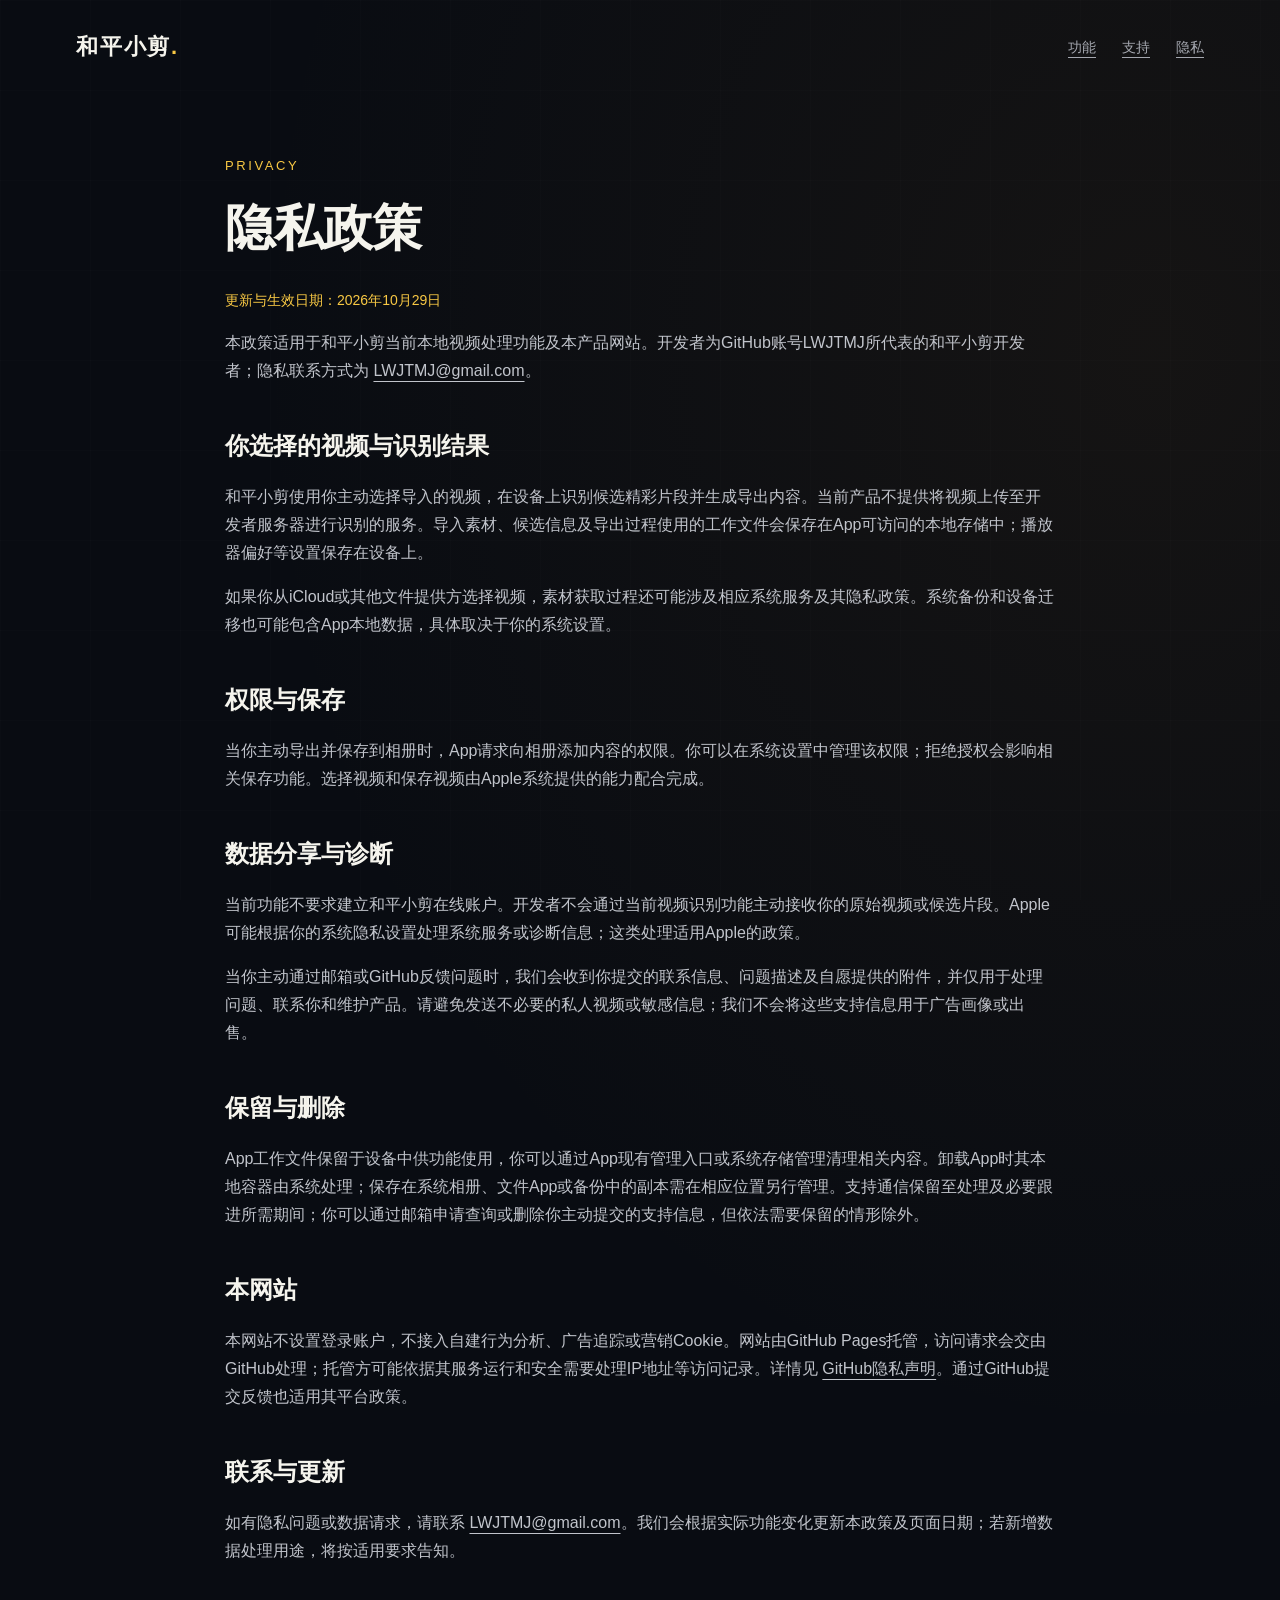
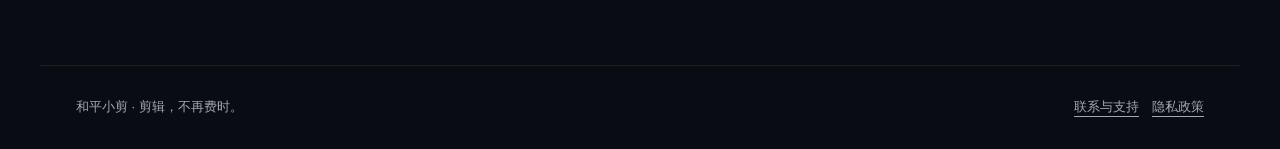
==== privacy.html @ c0dd71f7 "Publish Peace Highlights product support and privacy website" ====
<!doctype html><html lang="zh-CN"><head><meta charset="utf-8"><meta name="viewport" content="width=device-width,initial-scale=1"><meta name="theme-color" content="#090c12"><meta name="description" content="和平小剪的视频处理、相册权限、支持信息和网站隐私政策。"><title>隐私政策｜和平小剪</title><link rel="stylesheet" href="style.css"></head><body><nav><a class="brand" href="./">和平小剪<span style="color:var(--gold)">.</span></a><div class="links"><a href="./#features">功能</a><a href="support.html">支持</a><a href="privacy.html">隐私</a></div></nav><main><article class="doc"><div class="eyebrow">PRIVACY</div><h1>隐私政策</h1><p class="date">更新与生效日期：2026年10月29日</p><p>本政策适用于和平小剪当前本地视频处理功能及本产品网站。开发者为GitHub账号LWJTMJ所代表的和平小剪开发者；隐私联系方式为 <a href="mailto:LWJTMJ@gmail.com">LWJTMJ@gmail.com</a>。</p><h2>你选择的视频与识别结果</h2><p>和平小剪使用你主动选择导入的视频，在设备上识别候选精彩片段并生成导出内容。当前产品不提供将视频上传至开发者服务器进行识别的服务。导入素材、候选信息及导出过程使用的工作文件会保存在App可访问的本地存储中；播放器偏好等设置保存在设备上。</p><p>如果你从iCloud或其他文件提供方选择视频，素材获取过程还可能涉及相应系统服务及其隐私政策。系统备份和设备迁移也可能包含App本地数据，具体取决于你的系统设置。</p><h2>权限与保存</h2><p>当你主动导出并保存到相册时，App请求向相册添加内容的权限。你可以在系统设置中管理该权限；拒绝授权会影响相关保存功能。选择视频和保存视频由Apple系统提供的能力配合完成。</p><h2>数据分享与诊断</h2><p>当前功能不要求建立和平小剪在线账户。开发者不会通过当前视频识别功能主动接收你的原始视频或候选片段。Apple可能根据你的系统隐私设置处理系统服务或诊断信息；这类处理适用Apple的政策。</p><p>当你主动通过邮箱或GitHub反馈问题时，我们会收到你提交的联系信息、问题描述及自愿提供的附件，并仅用于处理问题、联系你和维护产品。请避免发送不必要的私人视频或敏感信息；我们不会将这些支持信息用于广告画像或出售。</p><h2>保留与删除</h2><p>App工作文件保留于设备中供功能使用，你可以通过App现有管理入口或系统存储管理清理相关内容。卸载App时其本地容器由系统处理；保存在系统相册、文件App或备份中的副本需在相应位置另行管理。支持通信保留至处理及必要跟进所需期间；你可以通过邮箱申请查询或删除你主动提交的支持信息，但依法需要保留的情形除外。</p><h2>本网站</h2><p>本网站不设置登录账户，不接入自建行为分析、广告追踪或营销Cookie。网站由GitHub Pages托管，访问请求会交由GitHub处理；托管方可能依据其服务运行和安全需要处理IP地址等访问记录。详情见 <a href="https://docs.github.com/en/site-policy/privacy-policies/github-general-privacy-statement">GitHub隐私声明</a>。通过GitHub提交反馈也适用其平台政策。</p><h2>联系与更新</h2><p>如有隐私问题或数据请求，请联系 <a href="mailto:LWJTMJ@gmail.com">LWJTMJ@gmail.com</a>。我们会根据实际功能变化更新本政策及页面日期；若新增数据处理用途，将按适用要求告知。</p></article></main><footer><span>和平小剪 · 剪辑，不再费时。</span><span><a href="support.html">联系与支持</a>　<a href="privacy.html">隐私政策</a></span></footer></body></html>
---- style.css ----
@charset "UTF-8";:root{--gold:#f9c944;--muted:#a4a7af;--ink:#090c12;--line:#ffffff18}*{box-sizing:border-box}html{scroll-behavior:smooth}body{margin:0;color:#f5f4ed;background:radial-gradient(ellipse at 90% 20%,#8b602318,transparent 55%),#090c12;font-family:-apple-system,BlinkMacSystemFont,"PingFang SC",sans-serif;line-height:1.75}body:before{content:"";position:fixed;inset:0;pointer-events:none;background-image:linear-gradient(#ffffff03 1px,transparent 1px),linear-gradient(90deg,#ffffff03 1px,transparent 1px);background-size:90px 90px;z-index:-1}a{color:inherit;text-underline-offset:5px}a:hover{color:var(--gold)}nav{max-width:1200px;margin:auto;padding:28px 36px;display:flex;justify-content:space-between;align-items:center;gap:20px}nav .brand{font-weight:700;font-size:22px;text-decoration:none;letter-spacing:.08em}nav .links{display:flex;gap:26px;font-size:14px;color:var(--muted)}main{max-width:1200px;margin:auto;padding:0 36px}.hero{display:grid;grid-template-columns:1.2fr 1fr;gap:70px;align-items:center;min-height:760px;padding:65px 0 90px}.eyebrow{color:var(--gold);font-size:13px;letter-spacing:.2em}h1{font-size:clamp(48px,6.2vw,86px);line-height:1.18;letter-spacing:-.05em;margin:22px 0 30px;font-weight:650}h1 em{color:var(--gold);font-style:normal}.lead{font-size:19px;color:var(--muted);max-width:500px}.actions{display:flex;gap:24px;align-items:center;flex-wrap:wrap;margin-top:38px}.button{display:inline-block;border-radius:99px;background:var(--gold);color:#17160f;padding:12px 26px;text-decoration:none;font-weight:650}.button:hover{color:#17160f;background:#ffdc75}.status{font-size:13px;color:var(--muted)}video{display:block;width:min(100%,355px);margin:auto;max-height:680px;background:transparent;object-fit:contain;border-radius:12px}.section{border-top:1px solid var(--line);padding:70px 0}.section h2{font-size:36px;margin:0 0 30px;line-height:1.3}.feature-grid{display:grid;grid-template-columns:repeat(3,1fr);gap:44px}.feature .num{font-family:monospace;color:var(--gold);font-size:13px}.feature h3{font-size:22px;margin:12px 0}.feature p{font-size:15px;color:var(--muted)}.export{display:flex;gap:25px;flex-wrap:wrap}.export span{font-size:22px}.export b{color:var(--gold);padding:0 12px}footer{max-width:1200px;margin:auto;border-top:1px solid var(--line);padding:30px 36px;color:var(--muted);font-size:13px;display:flex;justify-content:space-between;flex-wrap:wrap;gap:20px}.doc{max-width:830px;margin:60px auto 100px}.doc h1{font-size:50px;letter-spacing:-.02em}.doc h2{font-size:24px;margin:40px 0 14px}.doc p,.doc li{color:#c1c4cb}.doc .date{color:var(--gold);font-size:14px}.contact{font-size:22px;word-break:break-all}.notice{border-left:2px solid var(--gold);padding-left:20px}.faq details{padding:22px 0;border-bottom:1px solid var(--line)}summary{cursor:pointer;font-size:19px}.faq p{max-width:720px}.mini{color:var(--muted);font-size:13px}@media(max-width:760px){nav{padding:22px}.links{gap:16px!important}main{padding:0 24px}.hero{grid-template-columns:1fr;gap:45px;padding:55px 0;min-height:0}h1{font-size:58px}.lead{font-size:17px}video{width:80%;max-height:650px}.feature-grid{grid-template-columns:1fr;gap:25px}.section{padding:50px 0}.doc{margin:35px auto 65px}.doc h1{font-size:38px}footer{padding:28px 24px}}@media(prefers-reduced-motion:reduce){html{scroll-behavior:auto}}
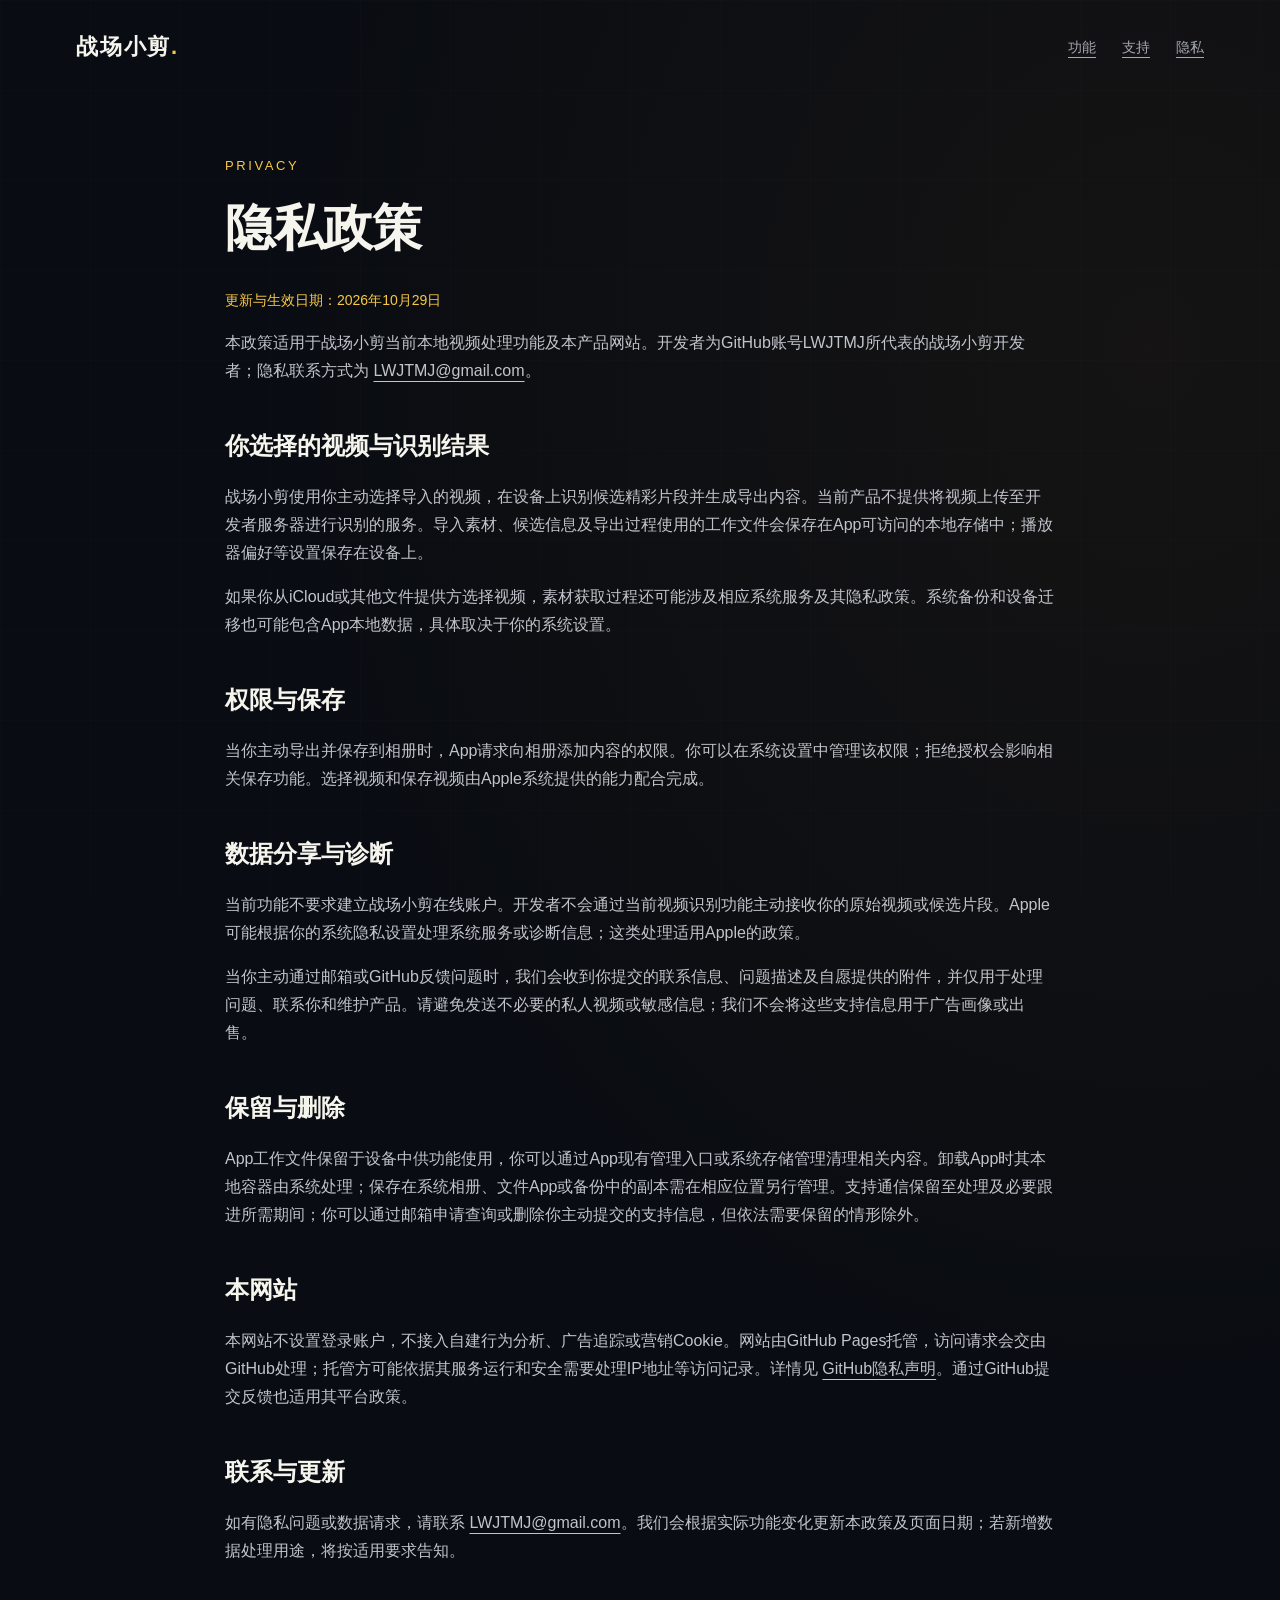
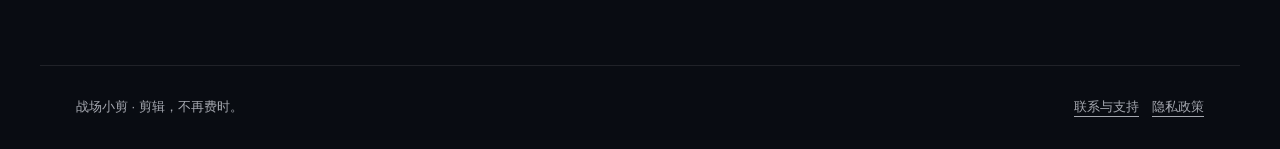
==== commit 761ed048: "content: 产品名改为 战场小剪（英文 Shooter Snip），审核用支持与隐私页同步" ====
--- a/privacy.html
+++ b/privacy.html
@@ -1 +1 @@
-<!doctype html><html lang="zh-CN"><head><meta charset="utf-8"><meta name="viewport" content="width=device-width,initial-scale=1"><meta name="theme-color" content="#090c12"><meta name="description" content="和平小剪的视频处理、相册权限、支持信息和网站隐私政策。"><title>隐私政策｜和平小剪</title><link rel="stylesheet" href="style.css"></head><body><nav><a class="brand" href="./">和平小剪<span style="color:var(--gold)">.</span></a><div class="links"><a href="./#features">功能</a><a href="support.html">支持</a><a href="privacy.html">隐私</a></div></nav><main><article class="doc"><div class="eyebrow">PRIVACY</div><h1>隐私政策</h1><p class="date">更新与生效日期：2026年10月29日</p><p>本政策适用于和平小剪当前本地视频处理功能及本产品网站。开发者为GitHub账号LWJTMJ所代表的和平小剪开发者；隐私联系方式为 <a href="mailto:LWJTMJ@gmail.com">LWJTMJ@gmail.com</a>。</p><h2>你选择的视频与识别结果</h2><p>和平小剪使用你主动选择导入的视频，在设备上识别候选精彩片段并生成导出内容。当前产品不提供将视频上传至开发者服务器进行识别的服务。导入素材、候选信息及导出过程使用的工作文件会保存在App可访问的本地存储中；播放器偏好等设置保存在设备上。</p><p>如果你从iCloud或其他文件提供方选择视频，素材获取过程还可能涉及相应系统服务及其隐私政策。系统备份和设备迁移也可能包含App本地数据，具体取决于你的系统设置。</p><h2>权限与保存</h2><p>当你主动导出并保存到相册时，App请求向相册添加内容的权限。你可以在系统设置中管理该权限；拒绝授权会影响相关保存功能。选择视频和保存视频由Apple系统提供的能力配合完成。</p><h2>数据分享与诊断</h2><p>当前功能不要求建立和平小剪在线账户。开发者不会通过当前视频识别功能主动接收你的原始视频或候选片段。Apple可能根据你的系统隐私设置处理系统服务或诊断信息；这类处理适用Apple的政策。</p><p>当你主动通过邮箱或GitHub反馈问题时，我们会收到你提交的联系信息、问题描述及自愿提供的附件，并仅用于处理问题、联系你和维护产品。请避免发送不必要的私人视频或敏感信息；我们不会将这些支持信息用于广告画像或出售。</p><h2>保留与删除</h2><p>App工作文件保留于设备中供功能使用，你可以通过App现有管理入口或系统存储管理清理相关内容。卸载App时其本地容器由系统处理；保存在系统相册、文件App或备份中的副本需在相应位置另行管理。支持通信保留至处理及必要跟进所需期间；你可以通过邮箱申请查询或删除你主动提交的支持信息，但依法需要保留的情形除外。</p><h2>本网站</h2><p>本网站不设置登录账户，不接入自建行为分析、广告追踪或营销Cookie。网站由GitHub Pages托管，访问请求会交由GitHub处理；托管方可能依据其服务运行和安全需要处理IP地址等访问记录。详情见 <a href="https://docs.github.com/en/site-policy/privacy-policies/github-general-privacy-statement">GitHub隐私声明</a>。通过GitHub提交反馈也适用其平台政策。</p><h2>联系与更新</h2><p>如有隐私问题或数据请求，请联系 <a href="mailto:LWJTMJ@gmail.com">LWJTMJ@gmail.com</a>。我们会根据实际功能变化更新本政策及页面日期；若新增数据处理用途，将按适用要求告知。</p></article></main><footer><span>和平小剪 · 剪辑，不再费时。</span><span><a href="support.html">联系与支持</a>　<a href="privacy.html">隐私政策</a></span></footer></body></html>+<!doctype html><html lang="zh-CN"><head><meta charset="utf-8"><meta name="viewport" content="width=device-width,initial-scale=1"><meta name="theme-color" content="#090c12"><meta name="description" content="战场小剪的视频处理、相册权限、支持信息和网站隐私政策。"><title>隐私政策｜战场小剪</title><link rel="stylesheet" href="style.css"></head><body><nav><a class="brand" href="./">战场小剪<span style="color:var(--gold)">.</span></a><div class="links"><a href="./#features">功能</a><a href="support.html">支持</a><a href="privacy.html">隐私</a></div></nav><main><article class="doc"><div class="eyebrow">PRIVACY</div><h1>隐私政策</h1><p class="date">更新与生效日期：2026年10月29日</p><p>本政策适用于战场小剪当前本地视频处理功能及本产品网站。开发者为GitHub账号LWJTMJ所代表的战场小剪开发者；隐私联系方式为 <a href="mailto:LWJTMJ@gmail.com">LWJTMJ@gmail.com</a>。</p><h2>你选择的视频与识别结果</h2><p>战场小剪使用你主动选择导入的视频，在设备上识别候选精彩片段并生成导出内容。当前产品不提供将视频上传至开发者服务器进行识别的服务。导入素材、候选信息及导出过程使用的工作文件会保存在App可访问的本地存储中；播放器偏好等设置保存在设备上。</p><p>如果你从iCloud或其他文件提供方选择视频，素材获取过程还可能涉及相应系统服务及其隐私政策。系统备份和设备迁移也可能包含App本地数据，具体取决于你的系统设置。</p><h2>权限与保存</h2><p>当你主动导出并保存到相册时，App请求向相册添加内容的权限。你可以在系统设置中管理该权限；拒绝授权会影响相关保存功能。选择视频和保存视频由Apple系统提供的能力配合完成。</p><h2>数据分享与诊断</h2><p>当前功能不要求建立战场小剪在线账户。开发者不会通过当前视频识别功能主动接收你的原始视频或候选片段。Apple可能根据你的系统隐私设置处理系统服务或诊断信息；这类处理适用Apple的政策。</p><p>当你主动通过邮箱或GitHub反馈问题时，我们会收到你提交的联系信息、问题描述及自愿提供的附件，并仅用于处理问题、联系你和维护产品。请避免发送不必要的私人视频或敏感信息；我们不会将这些支持信息用于广告画像或出售。</p><h2>保留与删除</h2><p>App工作文件保留于设备中供功能使用，你可以通过App现有管理入口或系统存储管理清理相关内容。卸载App时其本地容器由系统处理；保存在系统相册、文件App或备份中的副本需在相应位置另行管理。支持通信保留至处理及必要跟进所需期间；你可以通过邮箱申请查询或删除你主动提交的支持信息，但依法需要保留的情形除外。</p><h2>本网站</h2><p>本网站不设置登录账户，不接入自建行为分析、广告追踪或营销Cookie。网站由GitHub Pages托管，访问请求会交由GitHub处理；托管方可能依据其服务运行和安全需要处理IP地址等访问记录。详情见 <a href="https://docs.github.com/en/site-policy/privacy-policies/github-general-privacy-statement">GitHub隐私声明</a>。通过GitHub提交反馈也适用其平台政策。</p><h2>联系与更新</h2><p>如有隐私问题或数据请求，请联系 <a href="mailto:LWJTMJ@gmail.com">LWJTMJ@gmail.com</a>。我们会根据实际功能变化更新本政策及页面日期；若新增数据处理用途，将按适用要求告知。</p></article></main><footer><span>战场小剪 · 剪辑，不再费时。</span><span><a href="support.html">联系与支持</a>　<a href="privacy.html">隐私政策</a></span></footer></body></html>
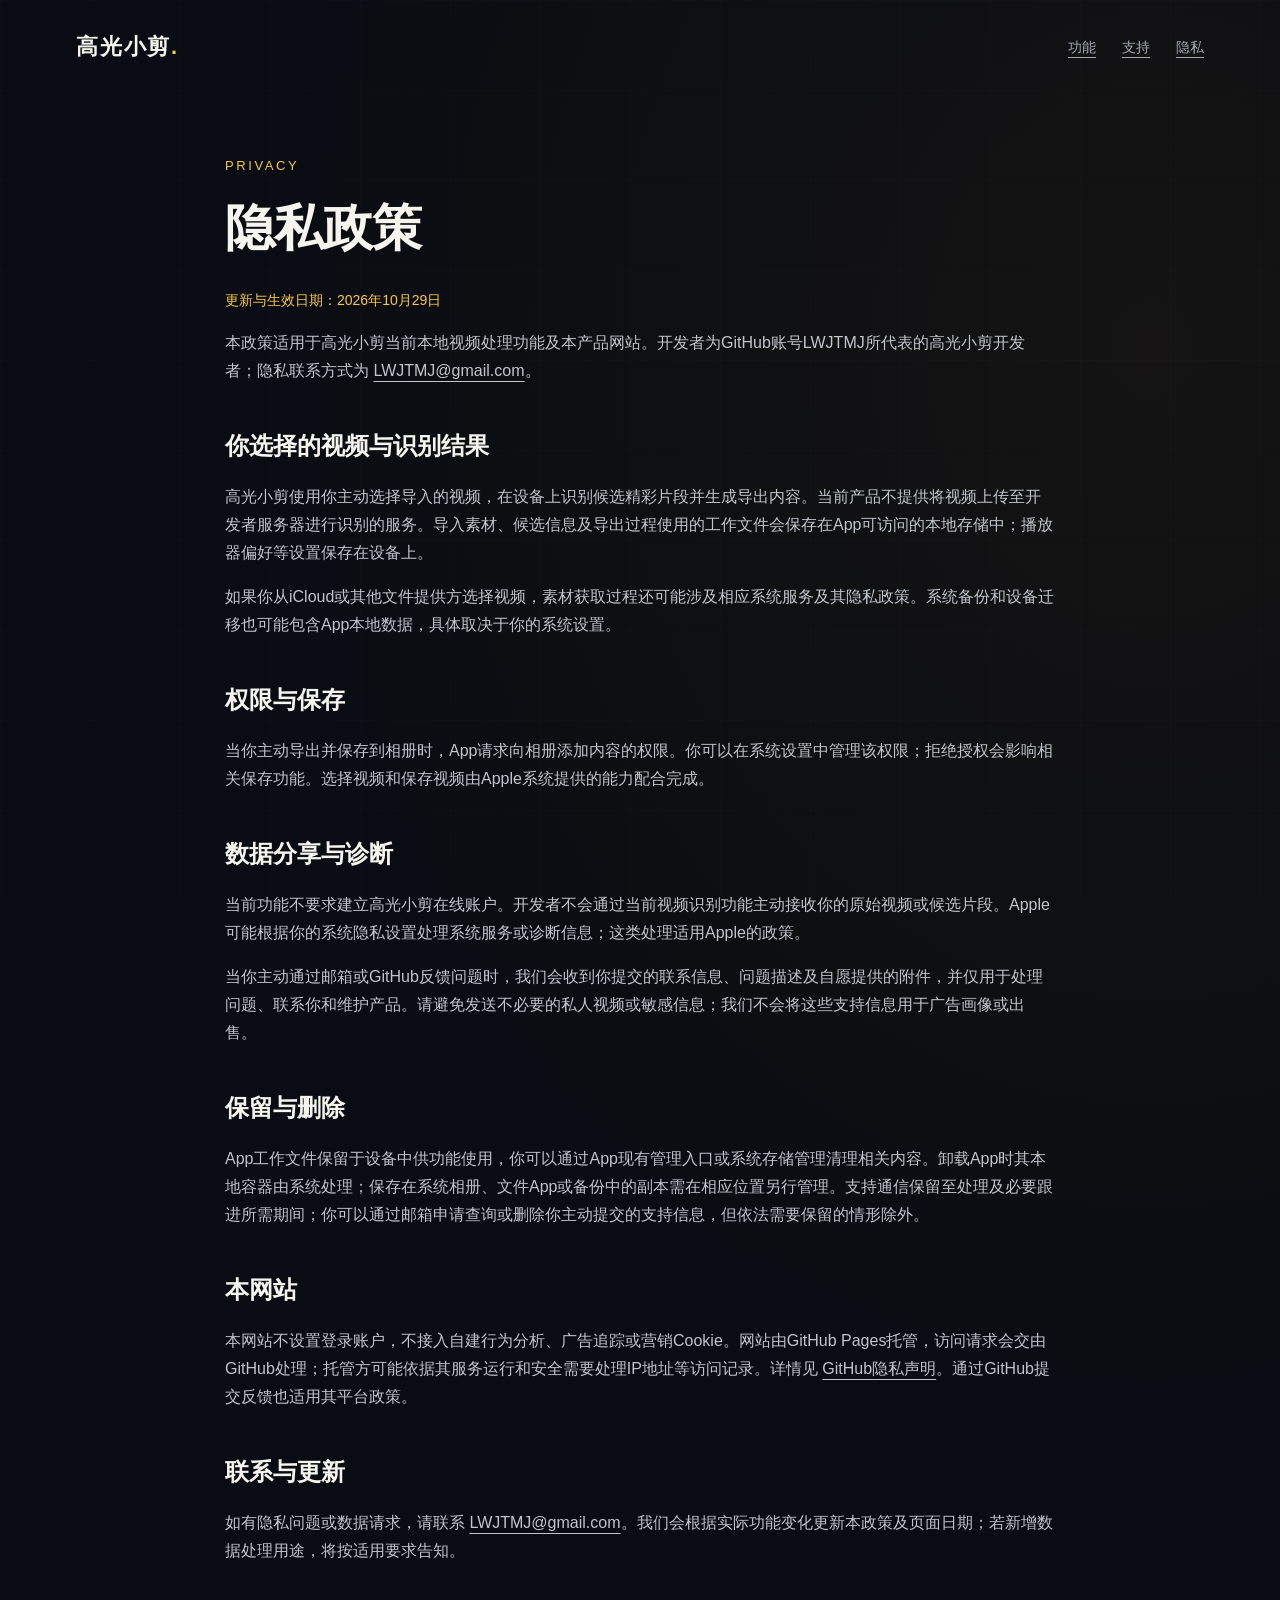
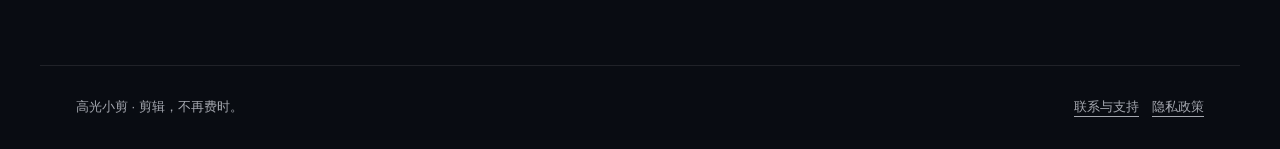
==== commit a96aeecb: "content: 应用名更新为 高光小剪 / Highlight Snip" ====
--- a/privacy.html
+++ b/privacy.html
@@ -1 +1 @@
-<!doctype html><html lang="zh-CN"><head><meta charset="utf-8"><meta name="viewport" content="width=device-width,initial-scale=1"><meta name="theme-color" content="#090c12"><meta name="description" content="战场小剪的视频处理、相册权限、支持信息和网站隐私政策。"><title>隐私政策｜战场小剪</title><link rel="stylesheet" href="style.css"></head><body><nav><a class="brand" href="./">战场小剪<span style="color:var(--gold)">.</span></a><div class="links"><a href="./#features">功能</a><a href="support.html">支持</a><a href="privacy.html">隐私</a></div></nav><main><article class="doc"><div class="eyebrow">PRIVACY</div><h1>隐私政策</h1><p class="date">更新与生效日期：2026年10月29日</p><p>本政策适用于战场小剪当前本地视频处理功能及本产品网站。开发者为GitHub账号LWJTMJ所代表的战场小剪开发者；隐私联系方式为 <a href="mailto:LWJTMJ@gmail.com">LWJTMJ@gmail.com</a>。</p><h2>你选择的视频与识别结果</h2><p>战场小剪使用你主动选择导入的视频，在设备上识别候选精彩片段并生成导出内容。当前产品不提供将视频上传至开发者服务器进行识别的服务。导入素材、候选信息及导出过程使用的工作文件会保存在App可访问的本地存储中；播放器偏好等设置保存在设备上。</p><p>如果你从iCloud或其他文件提供方选择视频，素材获取过程还可能涉及相应系统服务及其隐私政策。系统备份和设备迁移也可能包含App本地数据，具体取决于你的系统设置。</p><h2>权限与保存</h2><p>当你主动导出并保存到相册时，App请求向相册添加内容的权限。你可以在系统设置中管理该权限；拒绝授权会影响相关保存功能。选择视频和保存视频由Apple系统提供的能力配合完成。</p><h2>数据分享与诊断</h2><p>当前功能不要求建立战场小剪在线账户。开发者不会通过当前视频识别功能主动接收你的原始视频或候选片段。Apple可能根据你的系统隐私设置处理系统服务或诊断信息；这类处理适用Apple的政策。</p><p>当你主动通过邮箱或GitHub反馈问题时，我们会收到你提交的联系信息、问题描述及自愿提供的附件，并仅用于处理问题、联系你和维护产品。请避免发送不必要的私人视频或敏感信息；我们不会将这些支持信息用于广告画像或出售。</p><h2>保留与删除</h2><p>App工作文件保留于设备中供功能使用，你可以通过App现有管理入口或系统存储管理清理相关内容。卸载App时其本地容器由系统处理；保存在系统相册、文件App或备份中的副本需在相应位置另行管理。支持通信保留至处理及必要跟进所需期间；你可以通过邮箱申请查询或删除你主动提交的支持信息，但依法需要保留的情形除外。</p><h2>本网站</h2><p>本网站不设置登录账户，不接入自建行为分析、广告追踪或营销Cookie。网站由GitHub Pages托管，访问请求会交由GitHub处理；托管方可能依据其服务运行和安全需要处理IP地址等访问记录。详情见 <a href="https://docs.github.com/en/site-policy/privacy-policies/github-general-privacy-statement">GitHub隐私声明</a>。通过GitHub提交反馈也适用其平台政策。</p><h2>联系与更新</h2><p>如有隐私问题或数据请求，请联系 <a href="mailto:LWJTMJ@gmail.com">LWJTMJ@gmail.com</a>。我们会根据实际功能变化更新本政策及页面日期；若新增数据处理用途，将按适用要求告知。</p></article></main><footer><span>战场小剪 · 剪辑，不再费时。</span><span><a href="support.html">联系与支持</a>　<a href="privacy.html">隐私政策</a></span></footer></body></html>+<!doctype html><html lang="zh-CN"><head><meta charset="utf-8"><meta name="viewport" content="width=device-width,initial-scale=1"><meta name="theme-color" content="#090c12"><meta name="description" content="高光小剪的视频处理、相册权限、支持信息和网站隐私政策。"><title>隐私政策｜高光小剪</title><link rel="stylesheet" href="style.css"></head><body><nav><a class="brand" href="./">高光小剪<span style="color:var(--gold)">.</span></a><div class="links"><a href="./#features">功能</a><a href="support.html">支持</a><a href="privacy.html">隐私</a></div></nav><main><article class="doc"><div class="eyebrow">PRIVACY</div><h1>隐私政策</h1><p class="date">更新与生效日期：2026年10月29日</p><p>本政策适用于高光小剪当前本地视频处理功能及本产品网站。开发者为GitHub账号LWJTMJ所代表的高光小剪开发者；隐私联系方式为 <a href="mailto:LWJTMJ@gmail.com">LWJTMJ@gmail.com</a>。</p><h2>你选择的视频与识别结果</h2><p>高光小剪使用你主动选择导入的视频，在设备上识别候选精彩片段并生成导出内容。当前产品不提供将视频上传至开发者服务器进行识别的服务。导入素材、候选信息及导出过程使用的工作文件会保存在App可访问的本地存储中；播放器偏好等设置保存在设备上。</p><p>如果你从iCloud或其他文件提供方选择视频，素材获取过程还可能涉及相应系统服务及其隐私政策。系统备份和设备迁移也可能包含App本地数据，具体取决于你的系统设置。</p><h2>权限与保存</h2><p>当你主动导出并保存到相册时，App请求向相册添加内容的权限。你可以在系统设置中管理该权限；拒绝授权会影响相关保存功能。选择视频和保存视频由Apple系统提供的能力配合完成。</p><h2>数据分享与诊断</h2><p>当前功能不要求建立高光小剪在线账户。开发者不会通过当前视频识别功能主动接收你的原始视频或候选片段。Apple可能根据你的系统隐私设置处理系统服务或诊断信息；这类处理适用Apple的政策。</p><p>当你主动通过邮箱或GitHub反馈问题时，我们会收到你提交的联系信息、问题描述及自愿提供的附件，并仅用于处理问题、联系你和维护产品。请避免发送不必要的私人视频或敏感信息；我们不会将这些支持信息用于广告画像或出售。</p><h2>保留与删除</h2><p>App工作文件保留于设备中供功能使用，你可以通过App现有管理入口或系统存储管理清理相关内容。卸载App时其本地容器由系统处理；保存在系统相册、文件App或备份中的副本需在相应位置另行管理。支持通信保留至处理及必要跟进所需期间；你可以通过邮箱申请查询或删除你主动提交的支持信息，但依法需要保留的情形除外。</p><h2>本网站</h2><p>本网站不设置登录账户，不接入自建行为分析、广告追踪或营销Cookie。网站由GitHub Pages托管，访问请求会交由GitHub处理；托管方可能依据其服务运行和安全需要处理IP地址等访问记录。详情见 <a href="https://docs.github.com/en/site-policy/privacy-policies/github-general-privacy-statement">GitHub隐私声明</a>。通过GitHub提交反馈也适用其平台政策。</p><h2>联系与更新</h2><p>如有隐私问题或数据请求，请联系 <a href="mailto:LWJTMJ@gmail.com">LWJTMJ@gmail.com</a>。我们会根据实际功能变化更新本政策及页面日期；若新增数据处理用途，将按适用要求告知。</p></article></main><footer><span>高光小剪 · 剪辑，不再费时。</span><span><a href="support.html">联系与支持</a>　<a href="privacy.html">隐私政策</a></span></footer></body></html>
